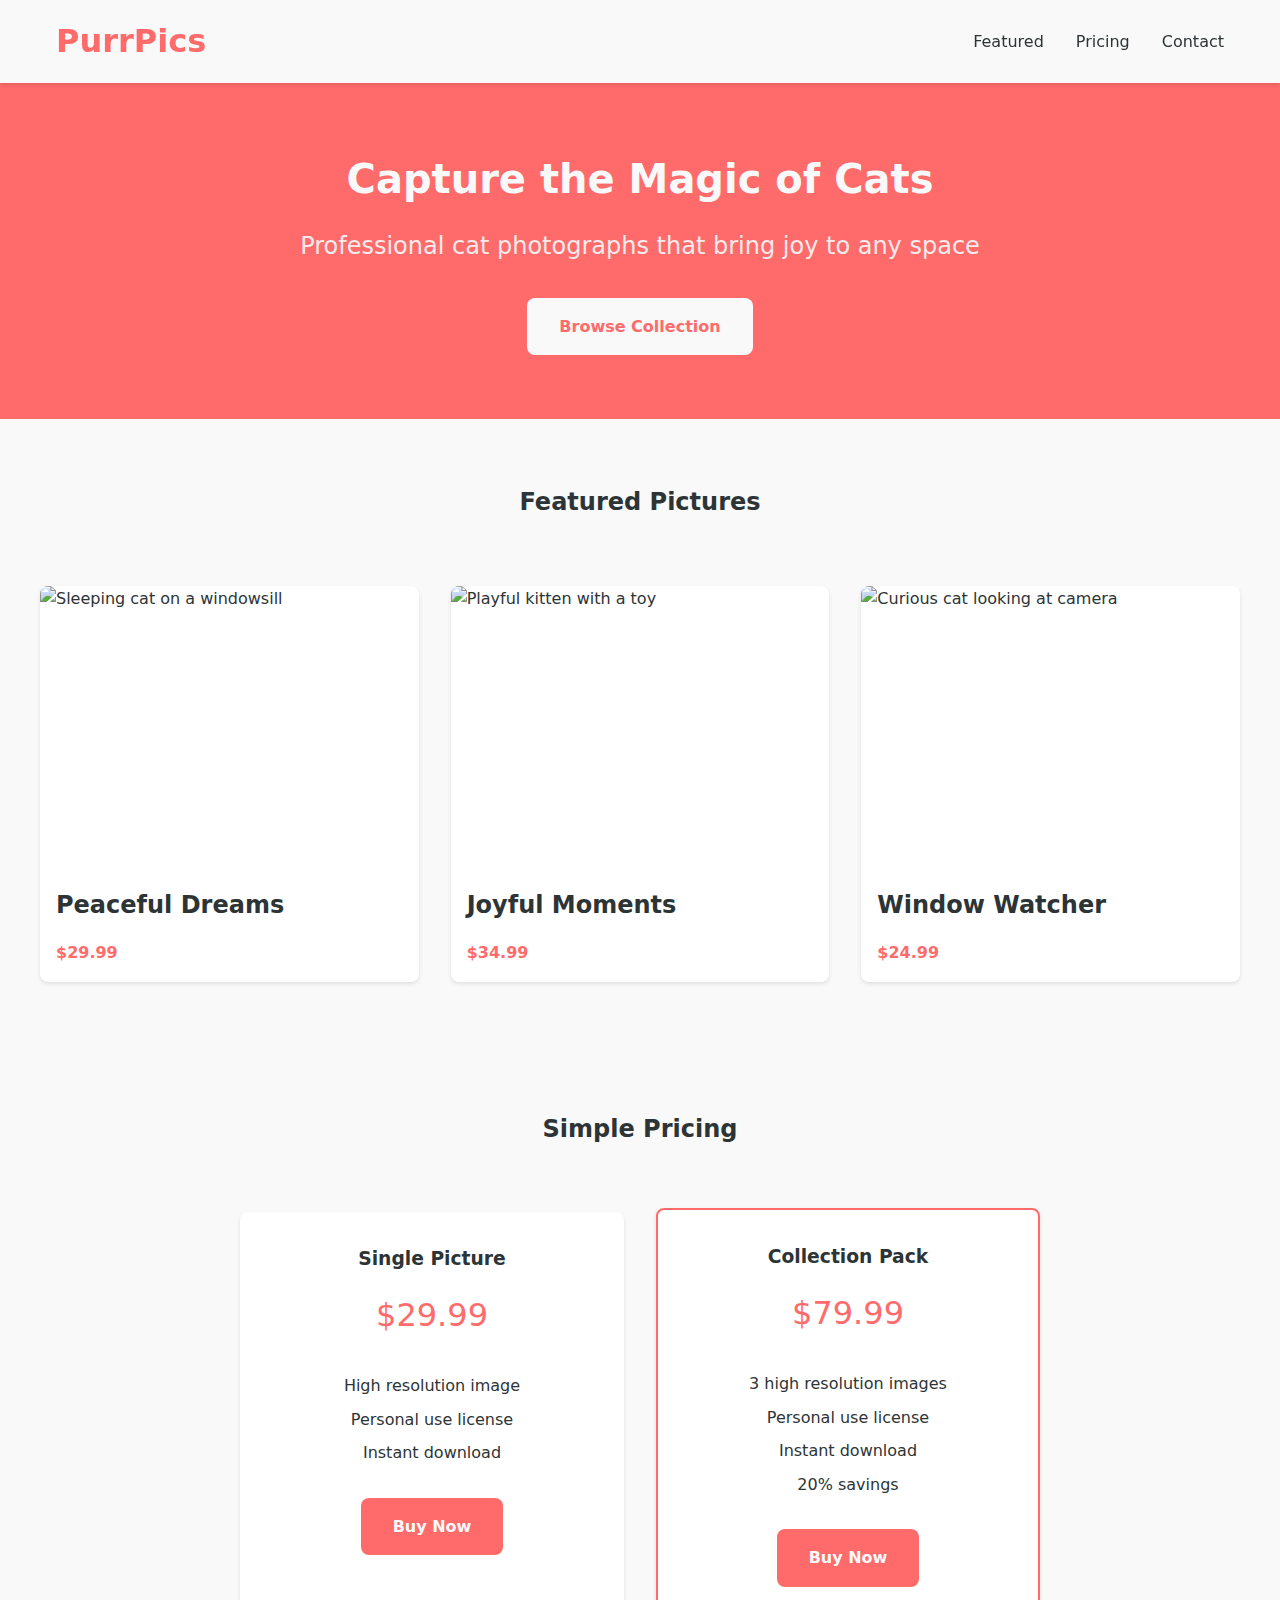
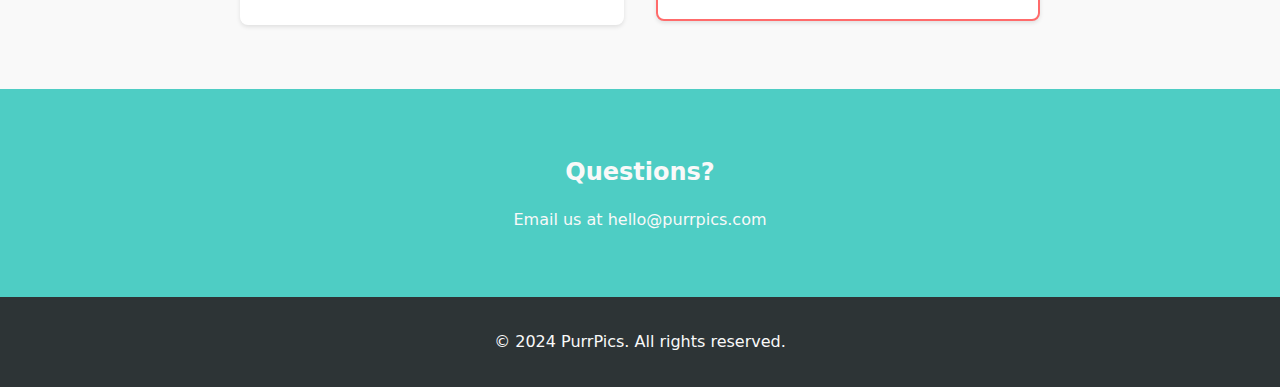
==== cat-pictures-website/index.html @ 2512821c "FIX use placeholder images" ====
<!DOCTYPE html>
<html lang="en">
<head>
    <meta charset="UTF-8">
    <meta name="viewport" content="width=device-width, initial-scale=1.0">
    <meta name="description" content="Premium cat pictures for sale - Find the perfect feline photograph">
    <title>PurrPics - Premium Cat Photography</title>
    <link rel="stylesheet" href="css/styles.css">
</head>
<body>
    <header class="header">
        <div class="header__container">
            <h1 class="header__logo">PurrPics</h1>
            <nav class="header__nav">
                <ul class="nav__list">
                    <li class="nav__item"><a href="#featured" class="nav__link">Featured</a></li>
                    <li class="nav__item"><a href="#pricing" class="nav__link">Pricing</a></li>
                    <li class="nav__item"><a href="#contact" class="nav__link">Contact</a></li>
                </ul>
            </nav>
        </div>
    </header>

    <main>
        <section class="hero" style="background-image: url('https://placehold.co/1200x400/ff6b6b/ffffff/png?text=Beautiful+Cat+Photography'); background-size: cover; background-position: center;">
            <div class="hero__container">
                <h2 class="hero__title">Capture the Magic of Cats</h2>
                <p class="hero__subtitle">Professional cat photographs that bring joy to any space</p>
                <a href="#pricing" class="hero__cta">Browse Collection</a>
            </div>
        </section>

        <section id="featured" class="featured">
            <div class="featured__container">
                <h2 class="featured__title">Featured Pictures</h2>
                <div class="featured__grid">
                    <article class="picture-card">
                        <div class="picture-card__image">
                            <img src="https://placehold.co/400x300/636e72/ffffff/png?text=Sleeping+Cat" alt="Sleeping cat on a windowsill" loading="lazy">
                        </div>
                        <h3 class="picture-card__title">Peaceful Dreams</h3>
                        <p class="picture-card__price">$29.99</p>
                    </article>
                    <article class="picture-card">
                        <div class="picture-card__image">
                            <img src="https://placehold.co/400x300/636e72/ffffff/png?text=Playful+Cat" alt="Playful kitten with a toy" loading="lazy">
                        </div>
                        <h3 class="picture-card__title">Joyful Moments</h3>
                        <p class="picture-card__price">$34.99</p>
                    </article>
                    <article class="picture-card">
                        <div class="picture-card__image">
                            <img src="https://placehold.co/400x300/636e72/ffffff/png?text=Curious+Cat" alt="Curious cat looking at camera" loading="lazy">
                        </div>
                        <h3 class="picture-card__title">Window Watcher</h3>
                        <p class="picture-card__price">$24.99</p>
                    </article>
                </div>
            </div>
        </section>

        <section id="pricing" class="pricing">
            <div class="pricing__container">
                <h2 class="pricing__title">Simple Pricing</h2>
                <div class="pricing__grid">
                    <div class="pricing-card">
                        <h3 class="pricing-card__title">Single Picture</h3>
                        <p class="pricing-card__price">$29.99</p>
                        <ul class="pricing-card__features">
                            <li>High resolution image</li>
                            <li>Personal use license</li>
                            <li>Instant download</li>
                        </ul>
                        <a href="#" class="pricing-card__cta">Buy Now</a>
                    </div>
                    <div class="pricing-card pricing-card--featured">
                        <h3 class="pricing-card__title">Collection Pack</h3>
                        <p class="pricing-card__price">$79.99</p>
                        <ul class="pricing-card__features">
                            <li>3 high resolution images</li>
                            <li>Personal use license</li>
                            <li>Instant download</li>
                            <li>20% savings</li>
                        </ul>
                        <a href="#" class="pricing-card__cta">Buy Now</a>
                    </div>
                </div>
            </div>
        </section>

        <section id="contact" class="contact">
            <div class="contact__container">
                <h2 class="contact__title">Questions?</h2>
                <p class="contact__text">Email us at hello@purrpics.com</p>
            </div>
        </section>
    </main>

    <footer class="footer">
        <div class="footer__container">
            <p class="footer__copyright">&copy; 2024 PurrPics. All rights reserved.</p>
        </div>
    </footer>
</body>
</html>
---- cat-pictures-website/css/styles.css ----
/* Custom Properties */
:root {
    --color-primary: #ff6b6b;
    --color-secondary: #4ecdc4;
    --color-dark: #2d3436;
    --color-light: #f9f9f9;
    --color-gray: #636e72;
    
    --font-primary: system-ui, -apple-system, sans-serif;
    --font-size-base: 16px;
    --font-size-h1: 2.5rem;
    --font-size-h2: 2rem;
    --font-size-h3: 1.5rem;
    
    --spacing-xs: 0.5rem;
    --spacing-sm: 1rem;
    --spacing-md: 2rem;
    --spacing-lg: 4rem;
    
    --container-width: 1200px;
    --border-radius: 8px;
}

/* Reset */
* {
    margin: 0;
    padding: 0;
    box-sizing: border-box;
}

/* Base Styles */
html {
    font-size: var(--font-size-base);
    scroll-behavior: smooth;
}

body {
    font-family: var(--font-primary);
    line-height: 1.6;
    color: var(--color-dark);
    background-color: var(--color-light);
}

img {
    max-width: 100%;
    height: auto;
}

a {
    color: inherit;
    text-decoration: none;
}

/* Layout Components */
.header {
    background-color: var(--color-light);
    box-shadow: 0 2px 4px rgba(0, 0, 0, 0.1);
    position: sticky;
    top: 0;
    z-index: 100;
}

.header__container {
    max-width: var(--container-width);
    margin: 0 auto;
    padding: var(--spacing-sm);
    display: flex;
    justify-content: space-between;
    align-items: center;
}

.header__logo {
    font-size: var(--font-size-h2);
    color: var(--color-primary);
}

.nav__list {
    display: flex;
    gap: var(--spacing-md);
    list-style: none;
}

.nav__link {
    font-weight: 500;
    transition: color 0.3s ease;
}

.nav__link:hover {
    color: var(--color-primary);
}

/* Hero Section */
.hero {
    background-color: var(--color-primary);
    color: var(--color-light);
    padding: var(--spacing-lg) var(--spacing-sm);
    text-align: center;
}

.hero__container {
    max-width: var(--container-width);
    margin: 0 auto;
}

.hero__title {
    font-size: var(--font-size-h1);
    margin-bottom: var(--spacing-sm);
}

.hero__subtitle {
    font-size: var(--font-size-h3);
    margin-bottom: var(--spacing-md);
    opacity: 0.9;
}

.hero__cta {
    display: inline-block;
    background-color: var(--color-light);
    color: var(--color-primary);
    padding: var(--spacing-sm) var(--spacing-md);
    border-radius: var(--border-radius);
    font-weight: bold;
    transition: transform 0.3s ease;
}

.hero__cta:hover {
    transform: translateY(-2px);
}

/* Featured Section */
.featured {
    padding: var(--spacing-lg) var(--spacing-sm);
}

.featured__container {
    max-width: var(--container-width);
    margin: 0 auto;
}

.featured__title {
    text-align: center;
    margin-bottom: var(--spacing-lg);
}

.featured__grid {
    display: grid;
    grid-template-columns: repeat(auto-fit, minmax(280px, 1fr));
    gap: var(--spacing-md);
}

.picture-card {
    background: white;
    border-radius: var(--border-radius);
    overflow: hidden;
    box-shadow: 0 2px 4px rgba(0, 0, 0, 0.1);
    transition: transform 0.3s ease;
}

.picture-card:hover {
    transform: translateY(-4px);
}

.picture-card__image {
    aspect-ratio: 4/3;
    overflow: hidden;
}

.picture-card__image img {
    width: 100%;
    height: 100%;
    object-fit: cover;
    transition: transform 0.3s ease;
}

.picture-card:hover .picture-card__image img {
    transform: scale(1.05);
}

.picture-card__title {
    padding: var(--spacing-sm);
    font-size: var(--font-size-h3);
}

.picture-card__price {
    padding: 0 var(--spacing-sm) var(--spacing-sm);
    color: var(--color-primary);
    font-weight: bold;
}

/* Pricing Section */
.pricing {
    padding: var(--spacing-lg) var(--spacing-sm);
    background-color: var(--color-light);
}

.pricing__container {
    max-width: var(--container-width);
    margin: 0 auto;
}

.pricing__title {
    text-align: center;
    margin-bottom: var(--spacing-lg);
}

.pricing__grid {
    display: grid;
    grid-template-columns: repeat(auto-fit, minmax(280px, 1fr));
    gap: var(--spacing-md);
    justify-content: center;
    max-width: 800px;
    margin: 0 auto;
}

.pricing-card {
    background: white;
    border-radius: var(--border-radius);
    padding: var(--spacing-md);
    text-align: center;
    box-shadow: 0 2px 4px rgba(0, 0, 0, 0.1);
}

.pricing-card--featured {
    border: 2px solid var(--color-primary);
    transform: translateY(-4px);
}

.pricing-card__title {
    margin-bottom: var(--spacing-sm);
}

.pricing-card__price {
    font-size: var(--font-size-h2);
    color: var(--color-primary);
    margin-bottom: var(--spacing-md);
}

.pricing-card__features {
    list-style: none;
    margin-bottom: var(--spacing-md);
}

.pricing-card__features li {
    margin-bottom: var(--spacing-xs);
}

.pricing-card__cta {
    display: inline-block;
    background-color: var(--color-primary);
    color: var(--color-light);
    padding: var(--spacing-sm) var(--spacing-md);
    border-radius: var(--border-radius);
    font-weight: bold;
    transition: transform 0.3s ease;
}

.pricing-card__cta:hover {
    transform: translateY(-2px);
}

/* Contact Section */
.contact {
    padding: var(--spacing-lg) var(--spacing-sm);
    background-color: var(--color-secondary);
    color: var(--color-light);
    text-align: center;
}

.contact__container {
    max-width: var(--container-width);
    margin: 0 auto;
}

.contact__title {
    margin-bottom: var(--spacing-sm);
}

/* Footer */
.footer {
    background-color: var(--color-dark);
    color: var(--color-light);
    padding: var(--spacing-md) var(--spacing-sm);
    text-align: center;
}

.footer__container {
    max-width: var(--container-width);
    margin: 0 auto;
}

/* Mobile Navigation */
@media (max-width: 768px) {
    .header__nav {
        display: none;
    }
    
    .hero__title {
        font-size: 2rem;
    }
    
    .hero__subtitle {
        font-size: 1.2rem;
    }
}
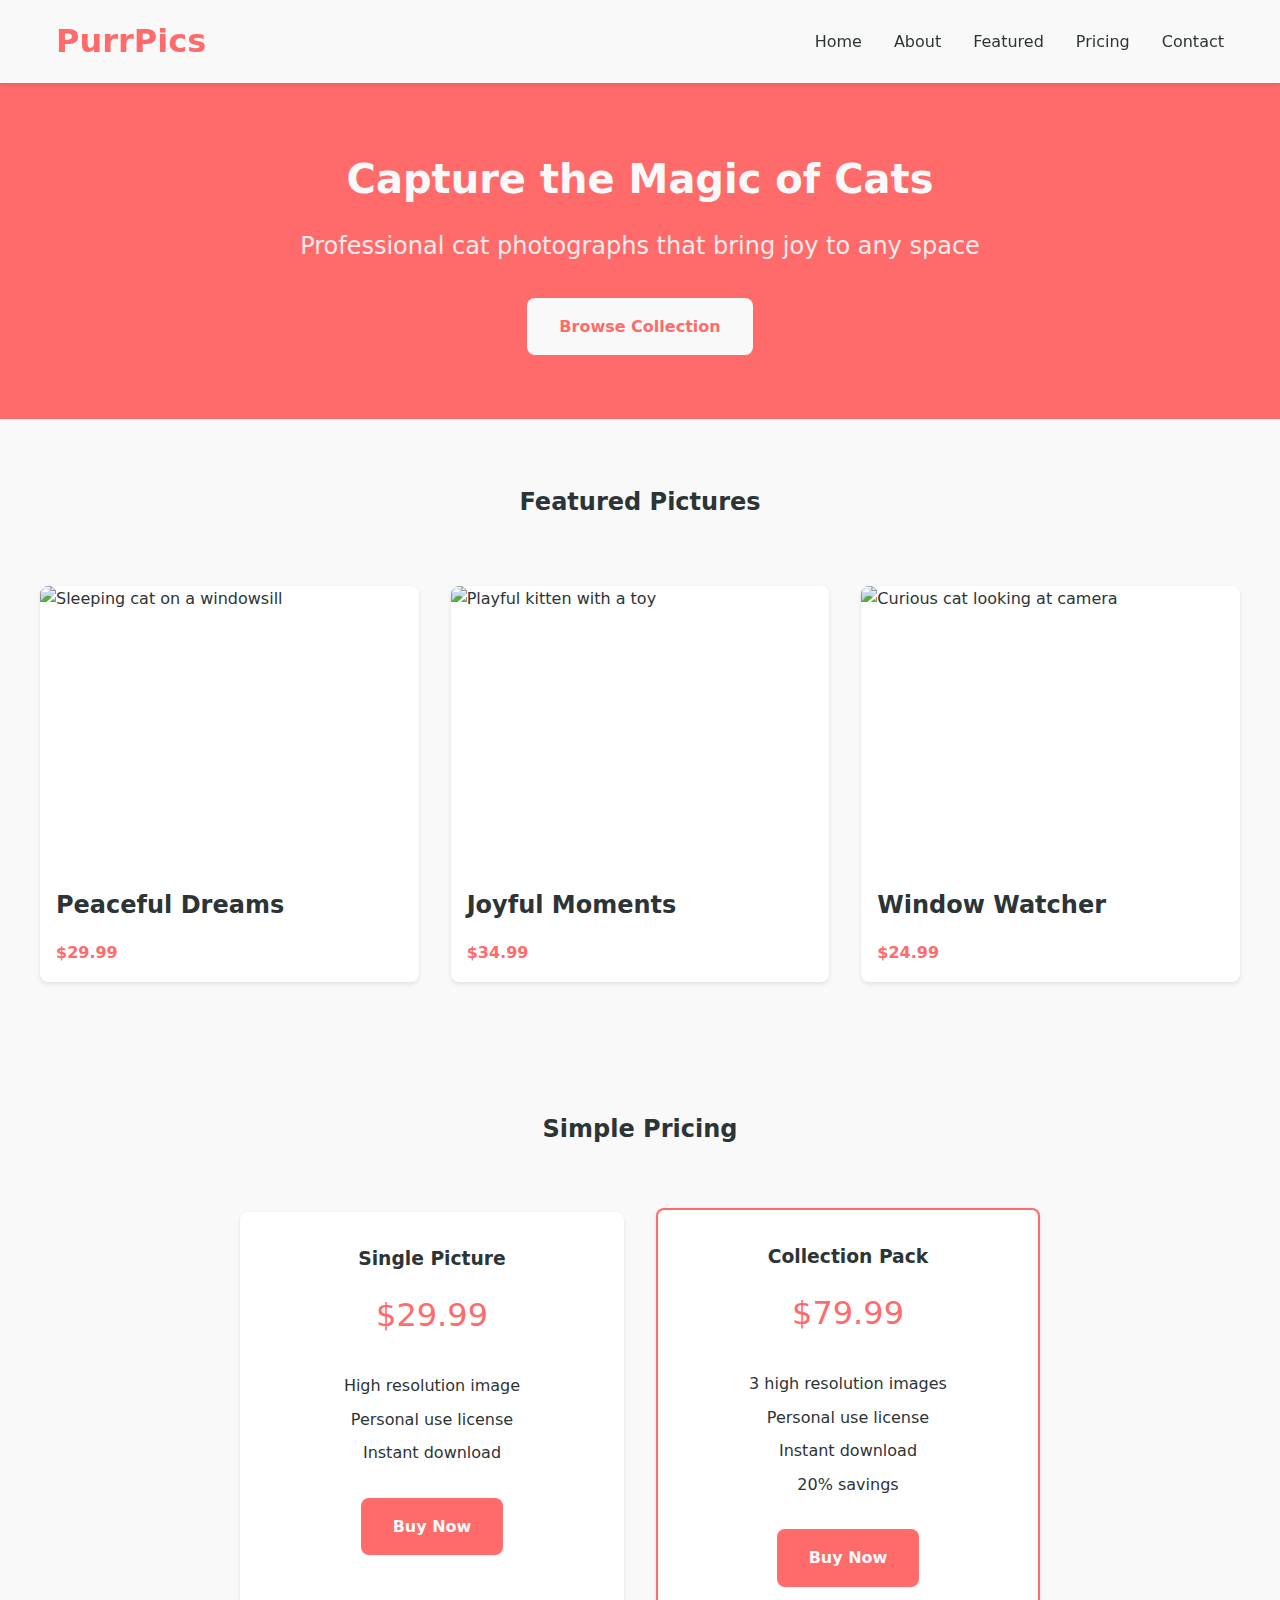
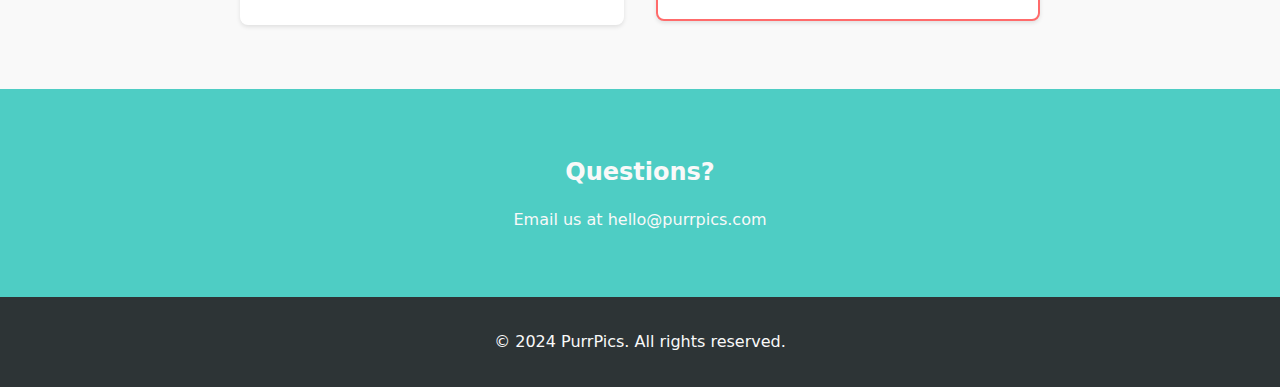
==== commit a77e989d: "FEAT added about page" ====
--- a/cat-pictures-website/index.html
+++ b/cat-pictures-website/index.html
@@ -13,6 +13,8 @@
             <h1 class="header__logo">PurrPics</h1>
             <nav class="header__nav">
                 <ul class="nav__list">
+                    <li class="nav__item"><a href="index.html" class="nav__link">Home</a></li>
+                    <li class="nav__item"><a href="about.html" class="nav__link">About</a></li>
                     <li class="nav__item"><a href="#featured" class="nav__link">Featured</a></li>
                     <li class="nav__item"><a href="#pricing" class="nav__link">Pricing</a></li>
                     <li class="nav__item"><a href="#contact" class="nav__link">Contact</a></li>
--- a/cat-pictures-website/css/styles.css
+++ b/cat-pictures-website/css/styles.css
@@ -288,6 +288,57 @@
     margin: 0 auto;
 }
 
+/* About Page */
+.about {
+    padding: var(--spacing-lg) var(--spacing-sm);
+}
+
+.about__container {
+    max-width: var(--container-width);
+    margin: 0 auto;
+}
+
+.about__title {
+    text-align: center;
+    margin-bottom: var(--spacing-lg);
+    font-size: var(--font-size-h1);
+    color: var(--color-dark);
+}
+
+.about__content {
+    display: grid;
+    grid-template-columns: repeat(auto-fit, minmax(300px, 1fr));
+    gap: var(--spacing-lg);
+    align-items: start;
+}
+
+.about__image {
+    border-radius: var(--border-radius);
+    overflow: hidden;
+    box-shadow: 0 2px 4px rgba(0, 0, 0, 0.1);
+}
+
+.about__image img {
+    width: 100%;
+    height: auto;
+    display: block;
+}
+
+.about__text {
+    line-height: 1.8;
+}
+
+.about__text h3 {
+    color: var(--color-primary);
+    margin-bottom: var(--spacing-sm);
+    font-size: var(--font-size-h3);
+}
+
+.about__text p {
+    margin-bottom: var(--spacing-md);
+    color: var(--color-gray);
+}
+
 /* Mobile Navigation */
 @media (max-width: 768px) {
     .header__nav {
@@ -301,4 +352,8 @@
     .hero__subtitle {
         font-size: 1.2rem;
     }
-}
+
+    .about__content {
+        grid-template-columns: 1fr;
+    }
+}
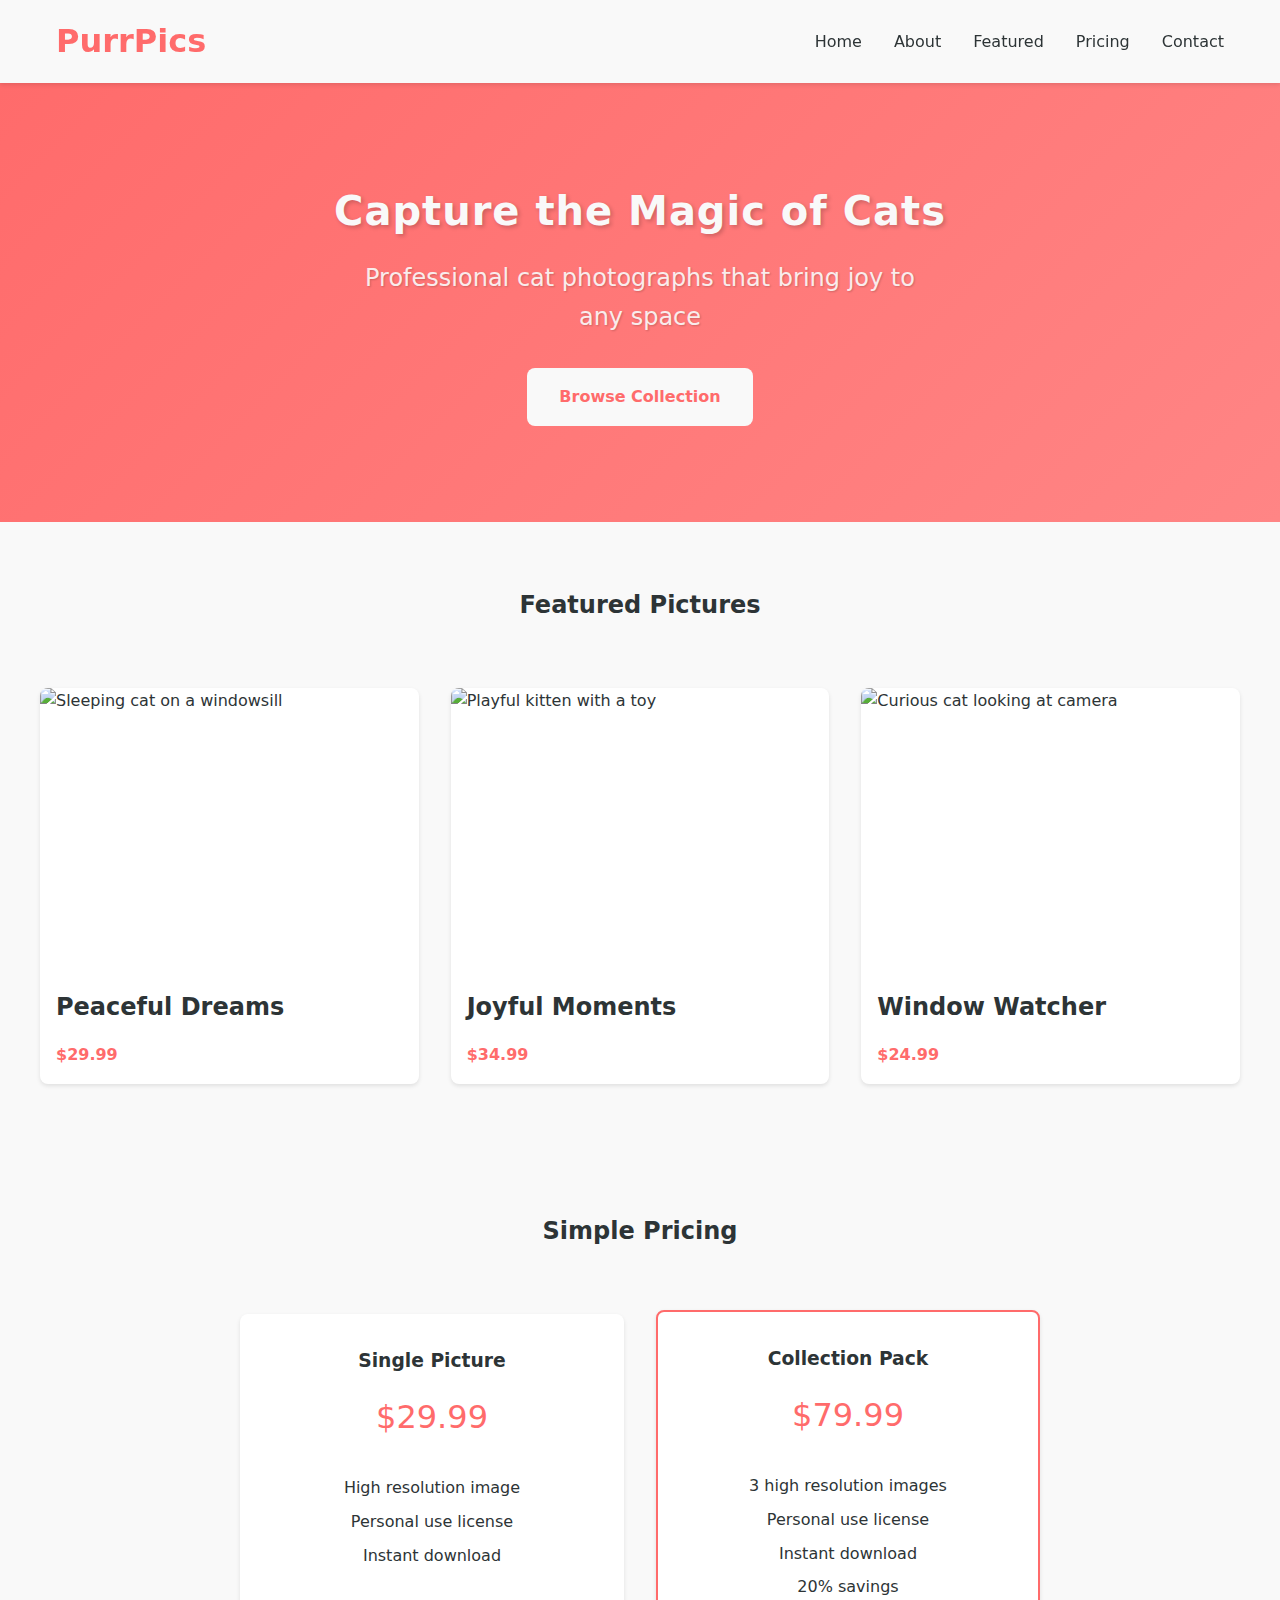
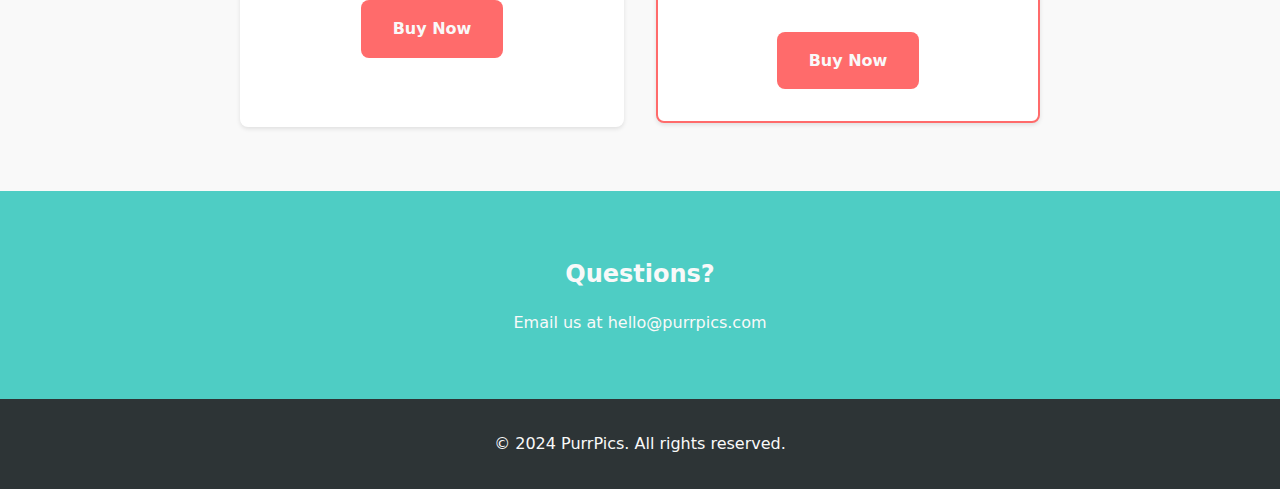
==== commit c51dd519: "FIX labels on landing page" ====
--- a/cat-pictures-website/index.html
+++ b/cat-pictures-website/index.html
@@ -24,7 +24,7 @@
     </header>
 
     <main>
-        <section class="hero" style="background-image: url('https://placehold.co/1200x400/ff6b6b/ffffff/png?text=Beautiful+Cat+Photography'); background-size: cover; background-position: center;">
+        <section class="hero">
             <div class="hero__container">
                 <h2 class="hero__title">Capture the Magic of Cats</h2>
                 <p class="hero__subtitle">Professional cat photographs that bring joy to any space</p>
--- a/cat-pictures-website/css/styles.css
+++ b/cat-pictures-website/css/styles.css
@@ -91,15 +91,32 @@
 
 /* Hero Section */
 .hero {
-    background-color: var(--color-primary);
+    background: linear-gradient(135deg, var(--color-primary) 0%, #ff8585 100%);
     color: var(--color-light);
     padding: var(--spacing-lg) var(--spacing-sm);
     text-align: center;
+    min-height: 400px;
+    display: flex;
+    align-items: center;
+    justify-content: center;
 }
 
 .hero__container {
     max-width: var(--container-width);
     margin: 0 auto;
+    padding: var(--spacing-md);
+}
+
+.hero__title {
+    text-shadow: 2px 2px 4px rgba(0, 0, 0, 0.2);
+    letter-spacing: 1px;
+}
+
+.hero__subtitle {
+    text-shadow: 1px 1px 2px rgba(0, 0, 0, 0.2);
+    max-width: 600px;
+    margin-left: auto;
+    margin-right: auto;
 }
 
 .hero__title {
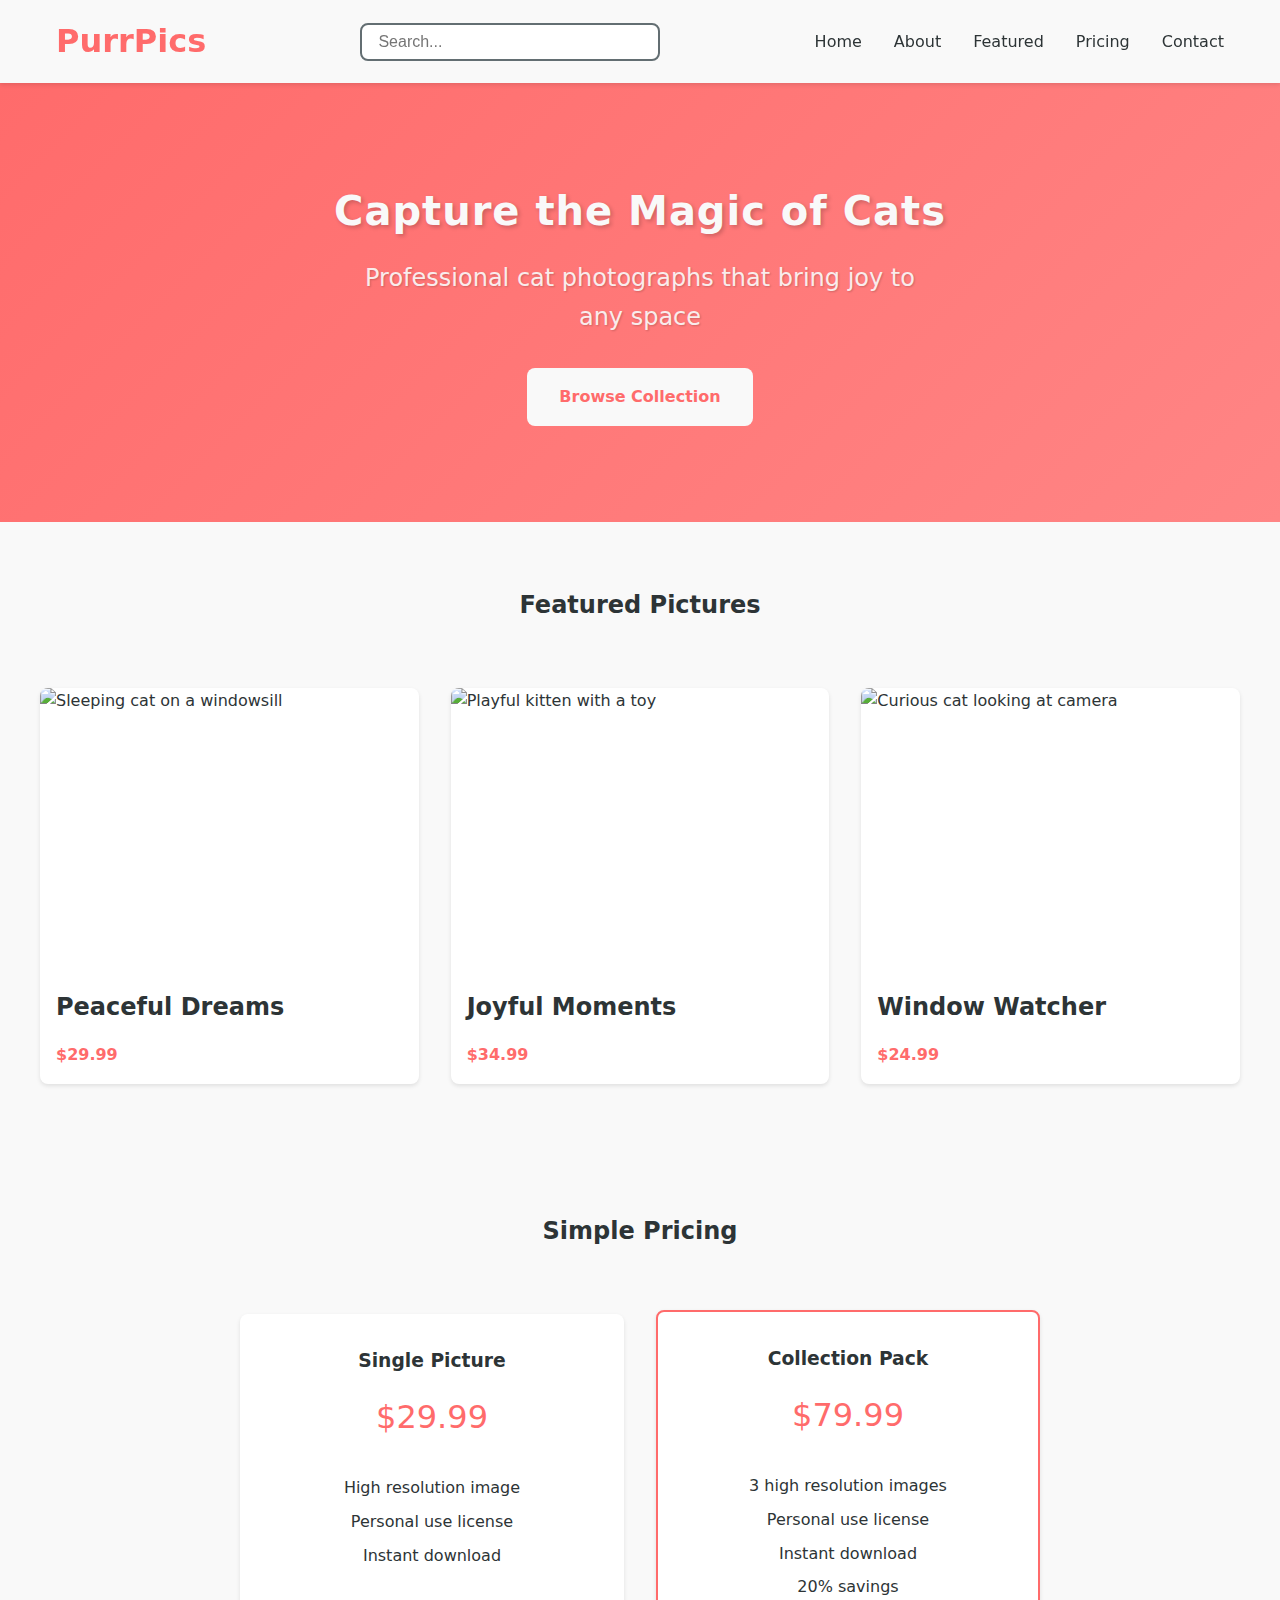
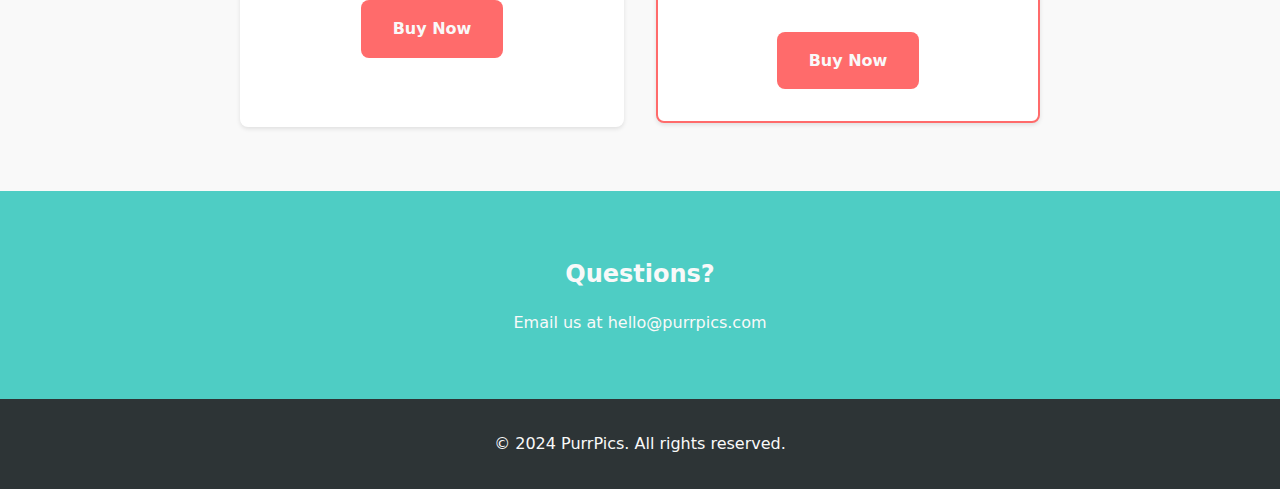
==== commit 4a282e86: "FEAT added Search box" ====
--- a/cat-pictures-website/index.html
+++ b/cat-pictures-website/index.html
@@ -11,6 +11,10 @@
     <header class="header">
         <div class="header__container">
             <h1 class="header__logo">PurrPics</h1>
+            <div class="search-box">
+                <input type="text" id="search-input" class="search-box__input" placeholder="Search...">
+                <ul id="search-results" class="search-results"></ul>
+            </div>
             <nav class="header__nav">
                 <ul class="nav__list">
                     <li class="nav__item"><a href="index.html" class="nav__link">Home</a></li>
@@ -103,5 +107,6 @@
             <p class="footer__copyright">&copy; 2024 PurrPics. All rights reserved.</p>
         </div>
     </footer>
+    <script src="js/search.js"></script>
 </body>
 </html>
--- a/cat-pictures-website/css/styles.css
+++ b/cat-pictures-website/css/styles.css
@@ -67,6 +67,58 @@
     display: flex;
     justify-content: space-between;
     align-items: center;
+    gap: var(--spacing-md);
+}
+
+/* Search Box */
+.search-box {
+    position: relative;
+    flex: 1;
+    max-width: 300px;
+}
+
+.search-box__input {
+    width: 100%;
+    padding: 0.5rem 1rem;
+    border: 2px solid var(--color-gray);
+    border-radius: var(--border-radius);
+    font-size: 1rem;
+    transition: border-color 0.3s ease;
+}
+
+.search-box__input:focus {
+    outline: none;
+    border-color: var(--color-primary);
+}
+
+.search-results {
+    position: absolute;
+    top: 100%;
+    left: 0;
+    right: 0;
+    background: white;
+    border-radius: var(--border-radius);
+    box-shadow: 0 4px 6px rgba(0, 0, 0, 0.1);
+    margin-top: 0.5rem;
+    display: none;
+    z-index: 1000;
+}
+
+.search-result__item {
+    list-style: none;
+}
+
+.search-result__item a {
+    display: block;
+    padding: 0.75rem 1rem;
+    color: var(--color-dark);
+    text-decoration: none;
+    transition: background-color 0.3s ease;
+}
+
+.search-result__item a:hover {
+    background-color: var(--color-light);
+    color: var(--color-primary);
 }
 
 .header__logo {
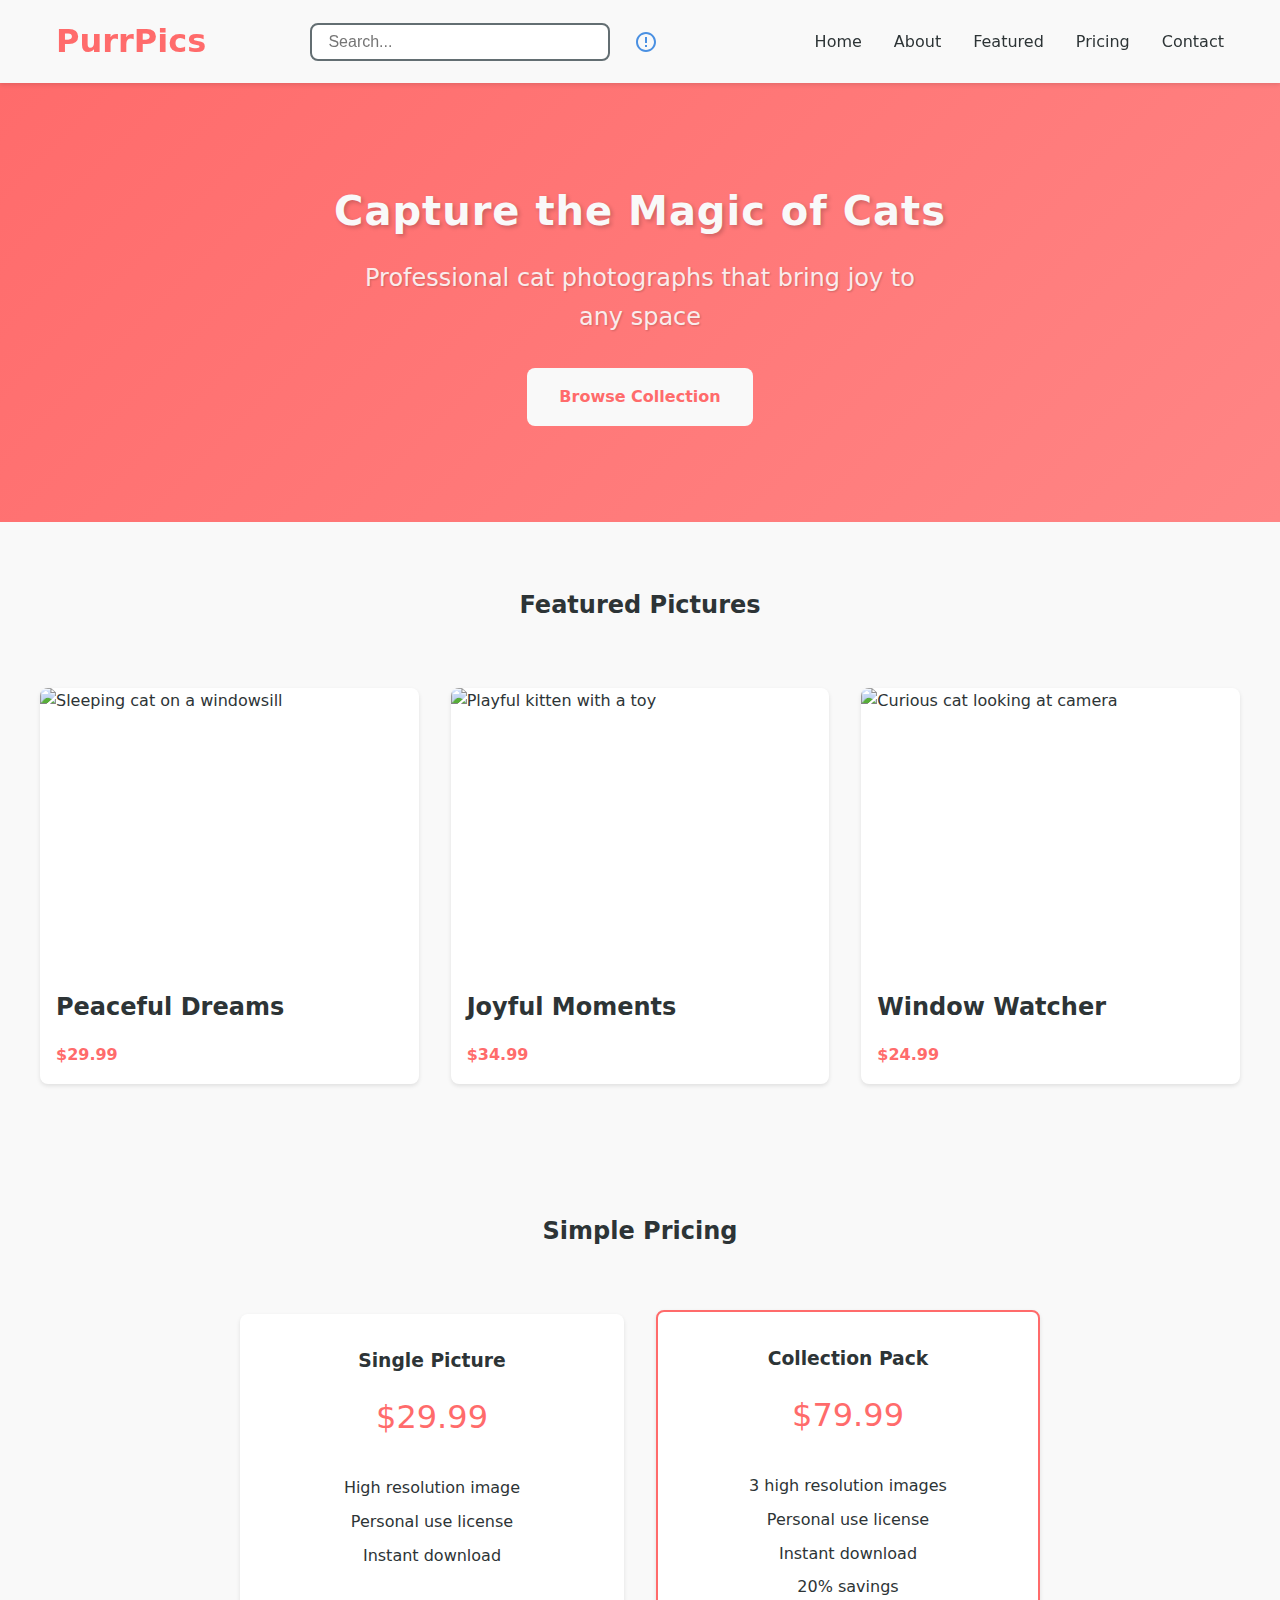
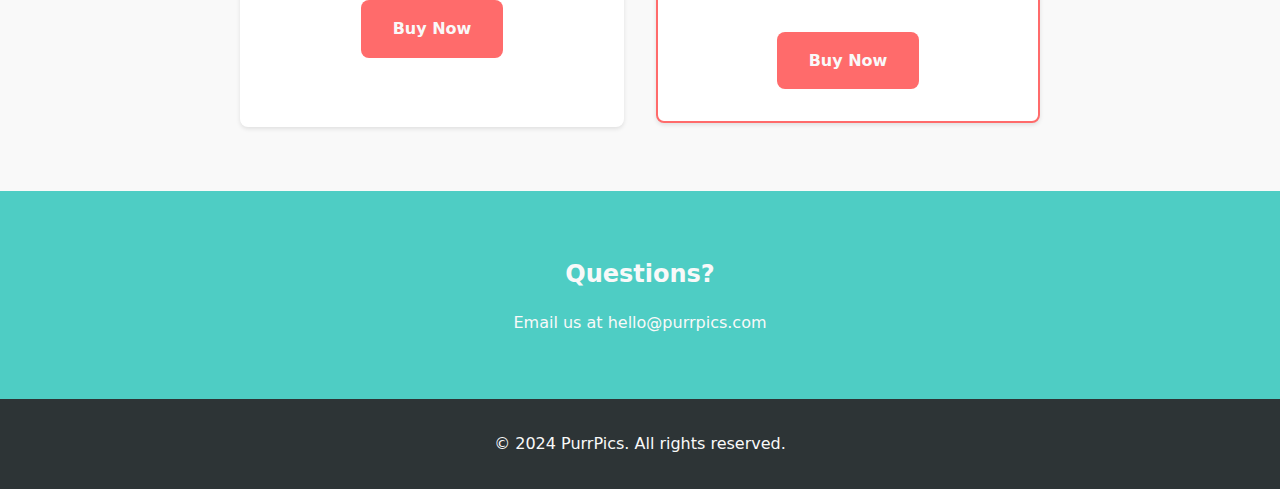
==== commit a0d6b26d: "wip backend" ====
--- a/cat-pictures-website/index.html
+++ b/cat-pictures-website/index.html
@@ -11,9 +11,16 @@
     <header class="header">
         <div class="header__container">
             <h1 class="header__logo">PurrPics</h1>
-            <div class="search-box">
-                <input type="text" id="search-input" class="search-box__input" placeholder="Search...">
-                <ul id="search-results" class="search-results"></ul>
+            <div class="header__tools">
+                <div class="search-box">
+                    <input type="text" id="search-input" class="search-box__input" placeholder="Search...">
+                    <ul id="search-results" class="search-results"></ul>
+                </div>
+                <button id="ai-chat-button" class="ai-button" aria-label="Open AI Chat">
+                    <svg class="ai-icon" viewBox="0 0 24 24" width="24" height="24">
+                        <path d="M12 2C6.48 2 2 6.48 2 12s4.48 10 10 10 10-4.48 10-10S17.52 2 12 2zm0 18c-4.41 0-8-3.59-8-8s3.59-8 8-8 8 3.59 8 8-3.59 8-8 8zm-1-13h2v6h-2zm0 8h2v2h-2z" fill="currentColor"/>
+                    </svg>
+                </button>
             </div>
             <nav class="header__nav">
                 <ul class="nav__list">
@@ -107,6 +114,26 @@
             <p class="footer__copyright">&copy; 2024 PurrPics. All rights reserved.</p>
         </div>
     </footer>
-    <script src="js/search.js"></script>
+    <!-- AI Chat Modal -->
+    <div id="ai-chat-modal" class="modal" aria-hidden="true">
+        <div class="modal__content">
+            <div class="modal__header">
+                <h2 class="modal__title">AI Assistant</h2>
+                <button class="modal__close" aria-label="Close modal">&times;</button>
+            </div>
+            <div class="modal__body">
+                <div class="chat">
+                    <div id="chat-messages" class="chat__messages"></div>
+                    <div class="chat__input">
+                        <textarea id="chat-input" class="chat__textarea" placeholder="Ask about our pictures..." rows="3"></textarea>
+                        <button id="chat-submit" class="chat__submit">Send</button>
+                    </div>
+                </div>
+            </div>
+        </div>
+    </div>
+
+    <script src="js/rag.js"></script>
+    <script src="js/ai-chat.js"></script>
 </body>
 </html>
--- a/cat-pictures-website/css/styles.css
+++ b/cat-pictures-website/css/styles.css
@@ -1,5 +1,7 @@
 /* Custom Properties */
 :root {
+    --color-ai: #4a90e2;
+    --modal-backdrop: rgba(0, 0, 0, 0.5);
     --color-primary: #ff6b6b;
     --color-secondary: #4ecdc4;
     --color-dark: #2d3436;
@@ -121,6 +123,26 @@
     color: var(--color-primary);
 }
 
+/* RAG Search Results */
+.search-result__item--rag {
+    padding: var(--spacing-sm);
+    border-top: 1px solid var(--color-light);
+    background-color: rgba(78, 205, 196, 0.1);
+}
+
+.search-result__answer {
+    color: var(--color-dark);
+    margin-bottom: var(--spacing-xs);
+    line-height: 1.4;
+    font-size: 0.95rem;
+}
+
+.search-result__sources {
+    color: var(--color-gray);
+    font-size: 0.8rem;
+    font-style: italic;
+}
+
 .header__logo {
     font-size: var(--font-size-h2);
     color: var(--color-primary);
@@ -406,6 +428,202 @@
 .about__text p {
     margin-bottom: var(--spacing-md);
     color: var(--color-gray);
+}
+
+/* Header Tools */
+.header__tools {
+    display: flex;
+    align-items: center;
+    gap: var(--spacing-sm);
+    flex: 1;
+    max-width: 400px;
+}
+
+/* AI Button */
+.ai-button {
+    background: none;
+    border: none;
+    cursor: pointer;
+    padding: var(--spacing-xs);
+    border-radius: 50%;
+    display: flex;
+    align-items: center;
+    justify-content: center;
+    transition: background-color 0.3s ease;
+}
+
+.ai-button:hover {
+    background-color: rgba(74, 144, 226, 0.1);
+}
+
+.ai-icon {
+    color: var(--color-ai);
+}
+
+/* Modal */
+.modal {
+    display: none;
+    position: fixed;
+    top: 0;
+    left: 0;
+    right: 0;
+    bottom: 0;
+    background-color: var(--modal-backdrop);
+    z-index: 1000;
+    padding: var(--spacing-md);
+}
+
+.modal.is-active {
+    display: flex;
+    align-items: center;
+    justify-content: center;
+}
+
+.modal__content {
+    background: white;
+    border-radius: var(--border-radius);
+    width: 100%;
+    max-width: 600px;
+    max-height: 80vh;
+    display: flex;
+    flex-direction: column;
+    box-shadow: 0 4px 6px rgba(0, 0, 0, 0.1);
+}
+
+.modal__header {
+    padding: var(--spacing-sm);
+    border-bottom: 1px solid var(--color-light);
+    display: flex;
+    justify-content: space-between;
+    align-items: center;
+}
+
+.modal__title {
+    font-size: var(--font-size-h3);
+    color: var(--color-ai);
+}
+
+.modal__close {
+    background: none;
+    border: none;
+    font-size: 1.5rem;
+    cursor: pointer;
+    padding: 0.5rem;
+    color: var(--color-gray);
+    transition: color 0.3s ease;
+}
+
+.modal__close:hover {
+    color: var(--color-dark);
+}
+
+.modal__body {
+    padding: var(--spacing-sm);
+    overflow-y: auto;
+}
+
+/* Chat */
+.chat {
+    display: flex;
+    flex-direction: column;
+    gap: var(--spacing-sm);
+    height: 400px;
+}
+
+.chat__messages {
+    flex: 1;
+    overflow-y: auto;
+    padding: var(--spacing-sm);
+    background-color: var(--color-light);
+    border-radius: var(--border-radius);
+}
+
+.chat__input {
+    display: flex;
+    gap: var(--spacing-sm);
+}
+
+.chat__textarea {
+    flex: 1;
+    padding: var(--spacing-sm);
+    border: 1px solid var(--color-gray);
+    border-radius: var(--border-radius);
+    resize: none;
+    font-family: inherit;
+}
+
+.chat__submit {
+    padding: var(--spacing-sm) var(--spacing-md);
+    background-color: var(--color-ai);
+    color: white;
+    border: none;
+    border-radius: var(--border-radius);
+    cursor: pointer;
+    transition: background-color 0.3s ease;
+}
+
+.chat__submit:hover {
+    background-color: #357abd;
+}
+
+/* Chat Messages */
+.message {
+    margin-bottom: var(--spacing-sm);
+    animation: fadeIn 0.3s ease;
+}
+
+.message__text {
+    padding: var(--spacing-sm);
+    border-radius: var(--border-radius);
+    max-width: 80%;
+}
+
+.message--user .message__text {
+    background-color: var(--color-ai);
+    color: white;
+    margin-left: auto;
+}
+
+.message--ai .message__text {
+    background-color: white;
+    border: 1px solid var(--color-light);
+}
+
+/* Response Table */
+.response-table {
+    width: 100%;
+    border-collapse: collapse;
+    margin-top: var(--spacing-sm);
+    background-color: white;
+    border-radius: var(--border-radius);
+    overflow: hidden;
+}
+
+.response-table th,
+.response-table td {
+    padding: var(--spacing-sm);
+    text-align: left;
+    border-bottom: 1px solid var(--color-light);
+}
+
+.response-table th {
+    background-color: var(--color-ai);
+    color: white;
+    font-weight: 500;
+}
+
+.response-table tr {
+    cursor: pointer;
+    transition: background-color 0.3s ease;
+}
+
+.response-table tr:hover {
+    background-color: rgba(74, 144, 226, 0.1);
+}
+
+@keyframes fadeIn {
+    from { opacity: 0; transform: translateY(10px); }
+    to { opacity: 1; transform: translateY(0); }
 }
 
 /* Mobile Navigation */
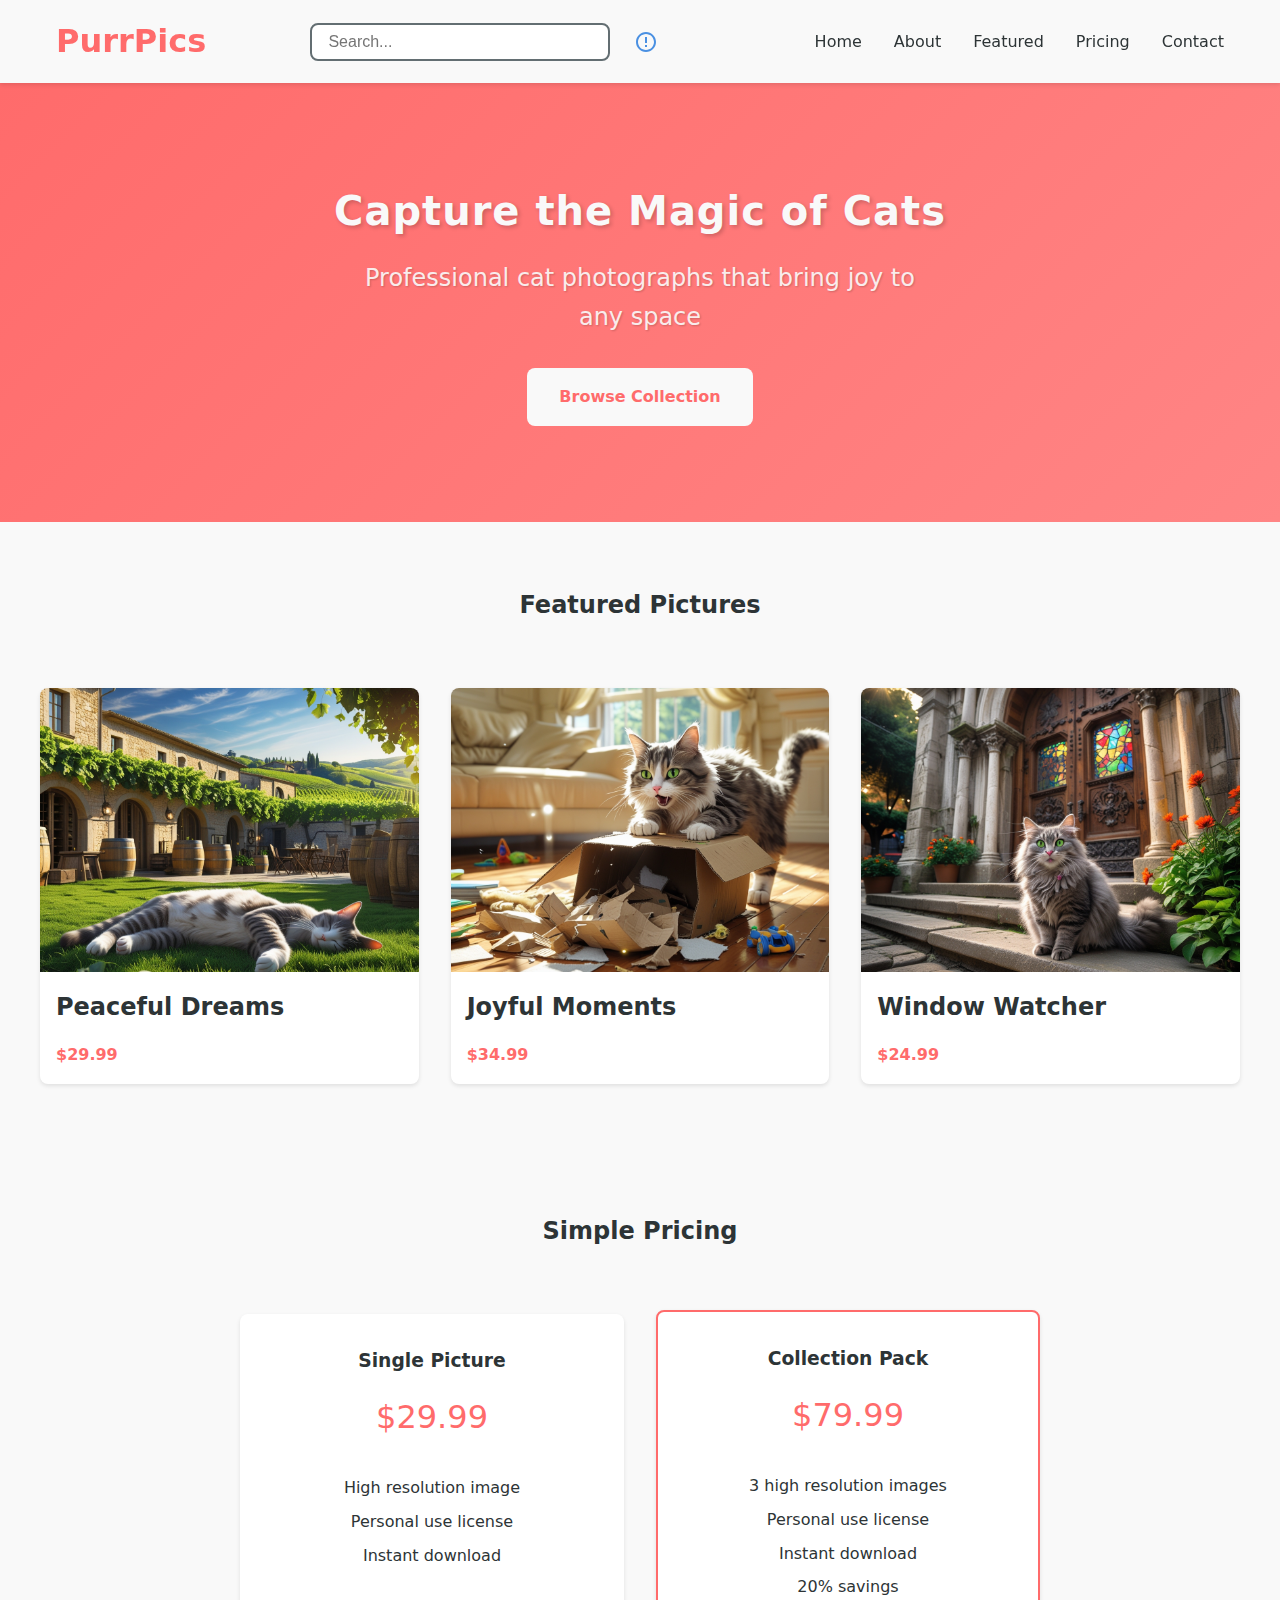
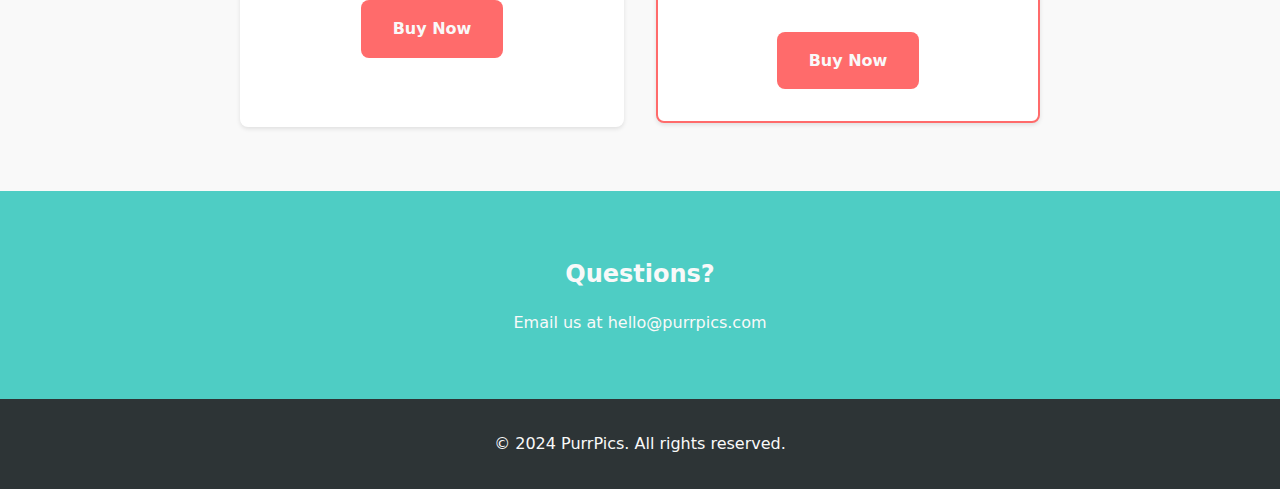
==== commit acfefbac: "FEAT use actual images" ====
--- a/cat-pictures-website/index.html
+++ b/cat-pictures-website/index.html
@@ -49,24 +49,27 @@
                 <div class="featured__grid">
                     <article class="picture-card">
                         <div class="picture-card__image">
-                            <img src="https://placehold.co/400x300/636e72/ffffff/png?text=Sleeping+Cat" alt="Sleeping cat on a windowsill" loading="lazy">
+                            <img src="images/sleeping_cat.jpg" alt="Sleeping cat on a windowsill" loading="lazy">
                         </div>
                         <h3 class="picture-card__title">Peaceful Dreams</h3>
                         <p class="picture-card__price">$29.99</p>
+                        <a href="products/peaceful-dreams.html" class="picture-card__link" aria-label="View Peaceful Dreams"></a>
                     </article>
                     <article class="picture-card">
                         <div class="picture-card__image">
-                            <img src="https://placehold.co/400x300/636e72/ffffff/png?text=Playful+Cat" alt="Playful kitten with a toy" loading="lazy">
+                            <img src="images/playful_cat.jpg" alt="Playful kitten with a toy" loading="lazy">
                         </div>
                         <h3 class="picture-card__title">Joyful Moments</h3>
                         <p class="picture-card__price">$34.99</p>
+                        <a href="products/joyful-moments.html" class="picture-card__link" aria-label="View Joyful Moments"></a>
                     </article>
                     <article class="picture-card">
                         <div class="picture-card__image">
-                            <img src="https://placehold.co/400x300/636e72/ffffff/png?text=Curious+Cat" alt="Curious cat looking at camera" loading="lazy">
+                            <img src="images/curious_cat.jpg" alt="Curious cat looking at camera" loading="lazy">
                         </div>
                         <h3 class="picture-card__title">Window Watcher</h3>
                         <p class="picture-card__price">$24.99</p>
+                        <a href="products/window-watcher.html" class="picture-card__link" aria-label="View Window Watcher"></a>
                     </article>
                 </div>
             </div>
--- a/cat-pictures-website/css/styles.css
+++ b/cat-pictures-website/css/styles.css
@@ -245,6 +245,7 @@
     overflow: hidden;
     box-shadow: 0 2px 4px rgba(0, 0, 0, 0.1);
     transition: transform 0.3s ease;
+    position: relative;
 }
 
 .picture-card:hover {
@@ -624,6 +625,128 @@
 @keyframes fadeIn {
     from { opacity: 0; transform: translateY(10px); }
     to { opacity: 1; transform: translateY(0); }
+}
+
+/* Product Detail Page */
+.product {
+    padding: var(--spacing-lg) var(--spacing-sm);
+}
+
+.product__container {
+    max-width: var(--container-width);
+    margin: 0 auto;
+    display: grid;
+    grid-template-columns: repeat(auto-fit, minmax(300px, 1fr));
+    gap: var(--spacing-lg);
+    align-items: start;
+}
+
+.product__gallery {
+    border-radius: var(--border-radius);
+    overflow: hidden;
+    box-shadow: 0 2px 4px rgba(0, 0, 0, 0.1);
+}
+
+.product__image {
+    width: 100%;
+    height: auto;
+    display: block;
+}
+
+.product__details {
+    display: flex;
+    flex-direction: column;
+    gap: var(--spacing-md);
+}
+
+.product__title {
+    font-size: var(--font-size-h1);
+    color: var(--color-dark);
+}
+
+.product__price {
+    font-size: var(--font-size-h2);
+    color: var(--color-primary);
+    font-weight: bold;
+}
+
+.product__description {
+    color: var(--color-gray);
+    line-height: 1.8;
+}
+
+.product__features {
+    background-color: var(--color-light);
+    padding: var(--spacing-md);
+    border-radius: var(--border-radius);
+}
+
+.product__features h3 {
+    margin-bottom: var(--spacing-sm);
+    color: var(--color-dark);
+}
+
+.product__features ul {
+    list-style: none;
+}
+
+.product__features li {
+    margin-bottom: var(--spacing-xs);
+    color: var(--color-gray);
+    display: flex;
+    align-items: center;
+    gap: var(--spacing-xs);
+}
+
+.product__features li::before {
+    content: "✓";
+    color: var(--color-primary);
+    font-weight: bold;
+}
+
+.product__cta {
+    display: inline-block;
+    background-color: var(--color-primary);
+    color: var(--color-light);
+    padding: var(--spacing-sm) var(--spacing-md);
+    border-radius: var(--border-radius);
+    font-weight: bold;
+    text-align: center;
+    transition: transform 0.3s ease;
+}
+
+.product__cta:hover {
+    transform: translateY(-2px);
+}
+
+/* Related Products */
+.related {
+    padding: var(--spacing-lg) var(--spacing-sm);
+    background-color: var(--color-light);
+}
+
+.related__container {
+    max-width: var(--container-width);
+    margin: 0 auto;
+}
+
+.related__title {
+    text-align: center;
+    margin-bottom: var(--spacing-lg);
+}
+
+.related__grid {
+    display: grid;
+    grid-template-columns: repeat(auto-fit, minmax(280px, 1fr));
+    gap: var(--spacing-md);
+}
+
+.picture-card__link {
+    position: absolute;
+    top: 0;
+    left: 0;
+    right: 0;
+    bottom: 0;
 }
 
 /* Mobile Navigation */
@@ -644,3 +767,36 @@
         grid-template-columns: 1fr;
     }
 }
+
+/* AI Chat Response Components */
+.response-container {
+    display: flex;
+    flex-direction: column;
+    gap: var(--spacing-sm);
+    padding: var(--spacing-sm);
+    animation: fadeIn 0.3s ease;
+}
+
+.response-link {
+    margin-bottom: var(--spacing-xs);
+}
+
+.response-link a {
+    color: var(--color-ai);
+    text-decoration: underline;
+    font-weight: 500;
+    transition: color 0.3s ease;
+}
+
+.response-link a:hover {
+    color: #357abd;
+}
+
+.response-card {
+    background-color: white;
+    border: 1px solid var(--color-light);
+    border-radius: var(--border-radius);
+    padding: var(--spacing-sm);
+    box-shadow: 0 2px 4px rgba(0, 0, 0, 0.05);
+    line-height: 1.5;
+}
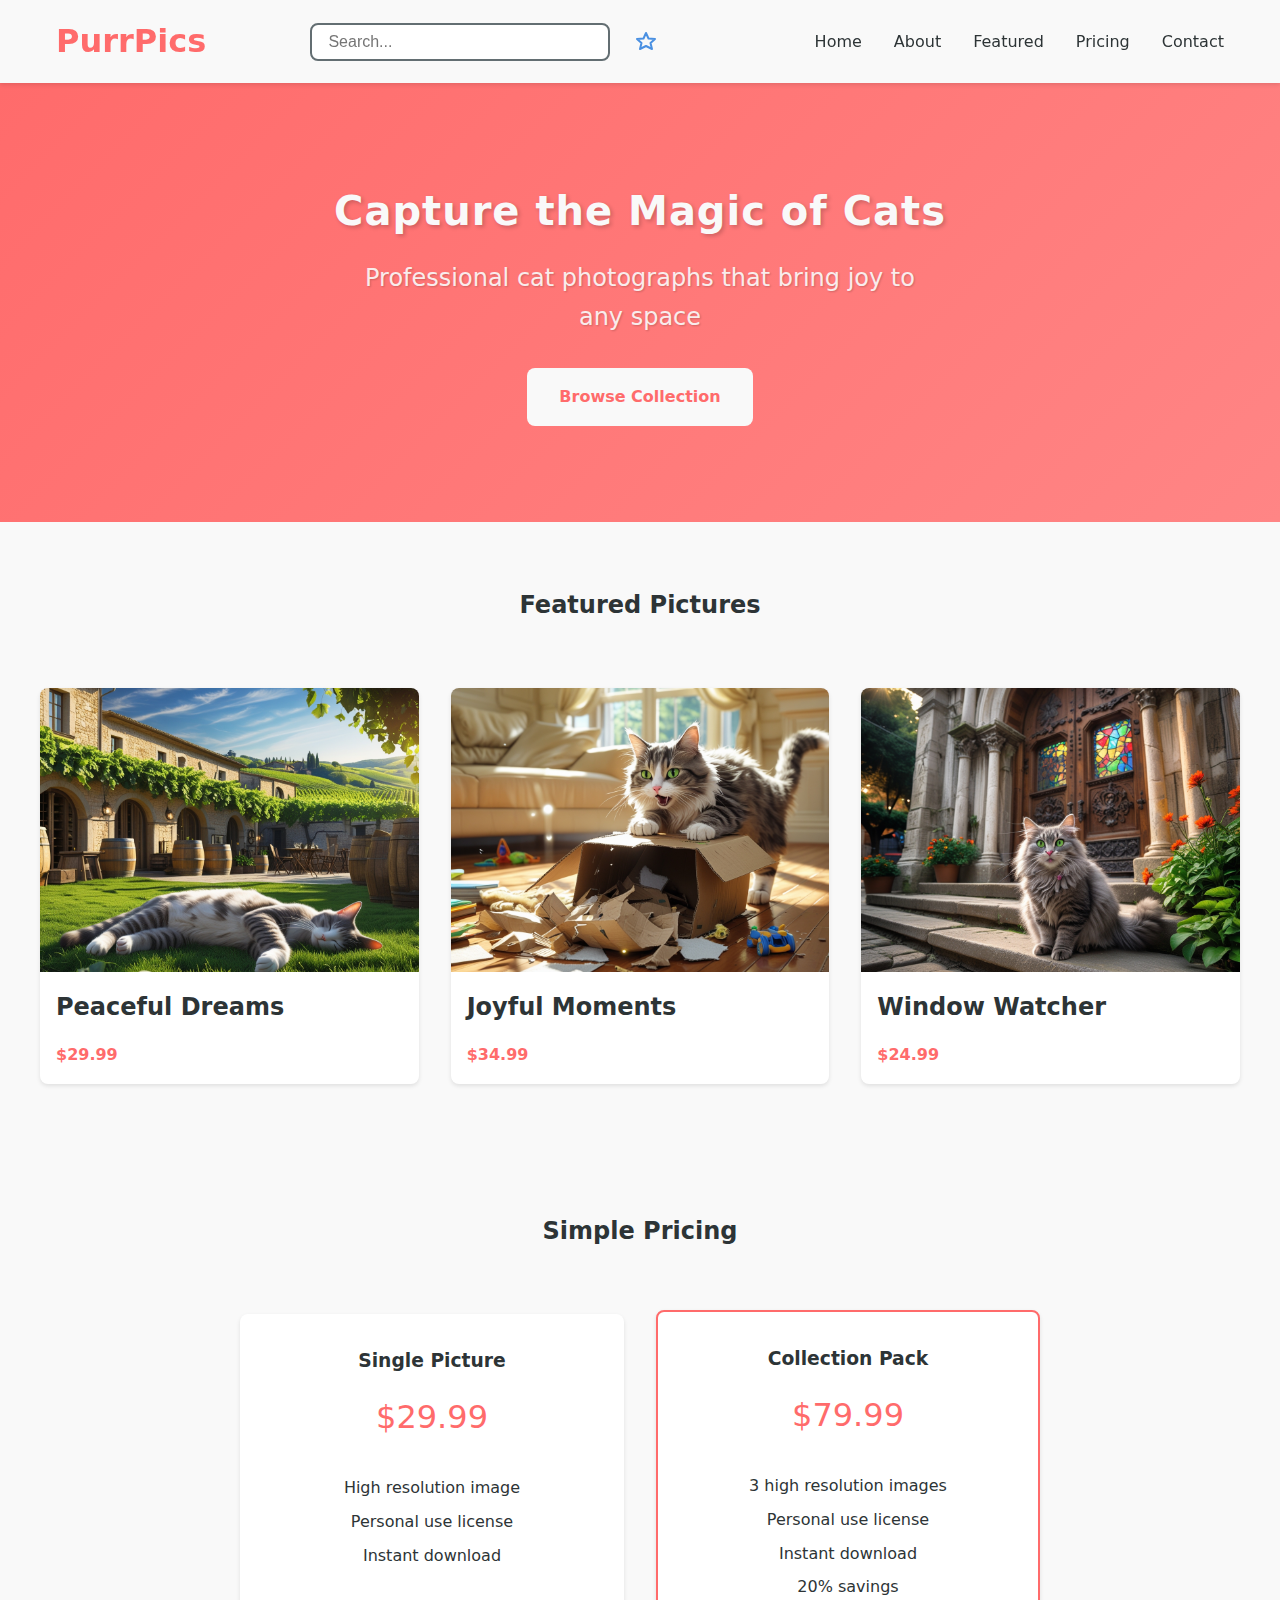
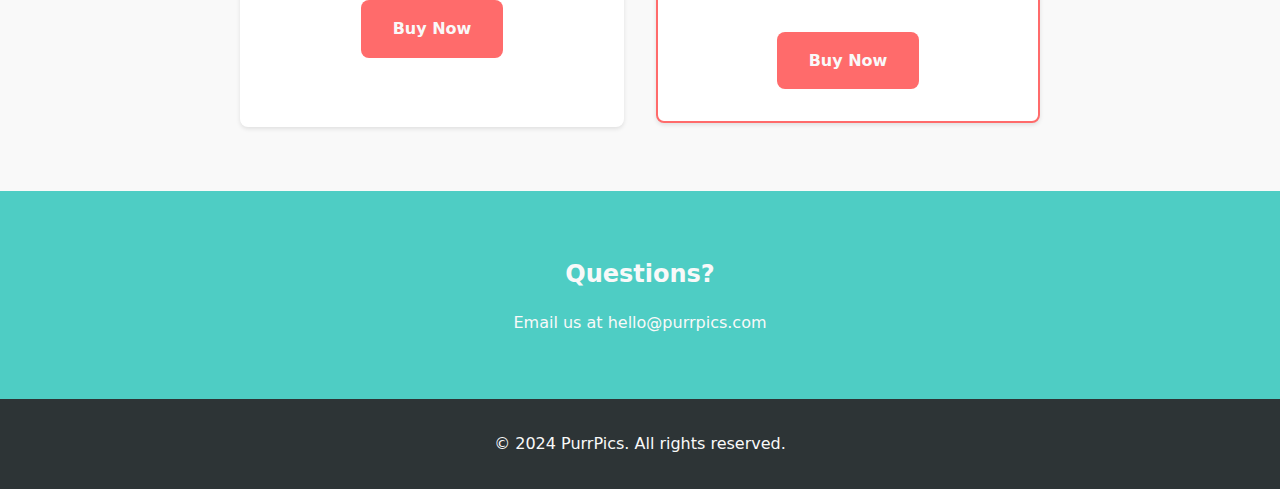
==== commit 9c417326: "FEAT added pictures of cats and changed the ai icon on the landing page" ====
--- a/cat-pictures-website/index.html
+++ b/cat-pictures-website/index.html
@@ -17,8 +17,8 @@
                     <ul id="search-results" class="search-results"></ul>
                 </div>
                 <button id="ai-chat-button" class="ai-button" aria-label="Open AI Chat">
-                    <svg class="ai-icon" viewBox="0 0 24 24" width="24" height="24">
-                        <path d="M12 2C6.48 2 2 6.48 2 12s4.48 10 10 10 10-4.48 10-10S17.52 2 12 2zm0 18c-4.41 0-8-3.59-8-8s3.59-8 8-8 8 3.59 8 8-3.59 8-8 8zm-1-13h2v6h-2zm0 8h2v2h-2z" fill="currentColor"/>
+                    <svg class="ai-icon" viewBox="0 0 24 24" width="24" height="24" fill="none" stroke="currentColor" stroke-width="2" stroke-linecap="round" stroke-linejoin="round">
+                        <path d="M12 3L14.5 8.5L21 9L16.5 13L18 19L12 16L6 19L7.5 13L3 9L9.5 8.5L12 3Z"/>
                     </svg>
                 </button>
             </div>
